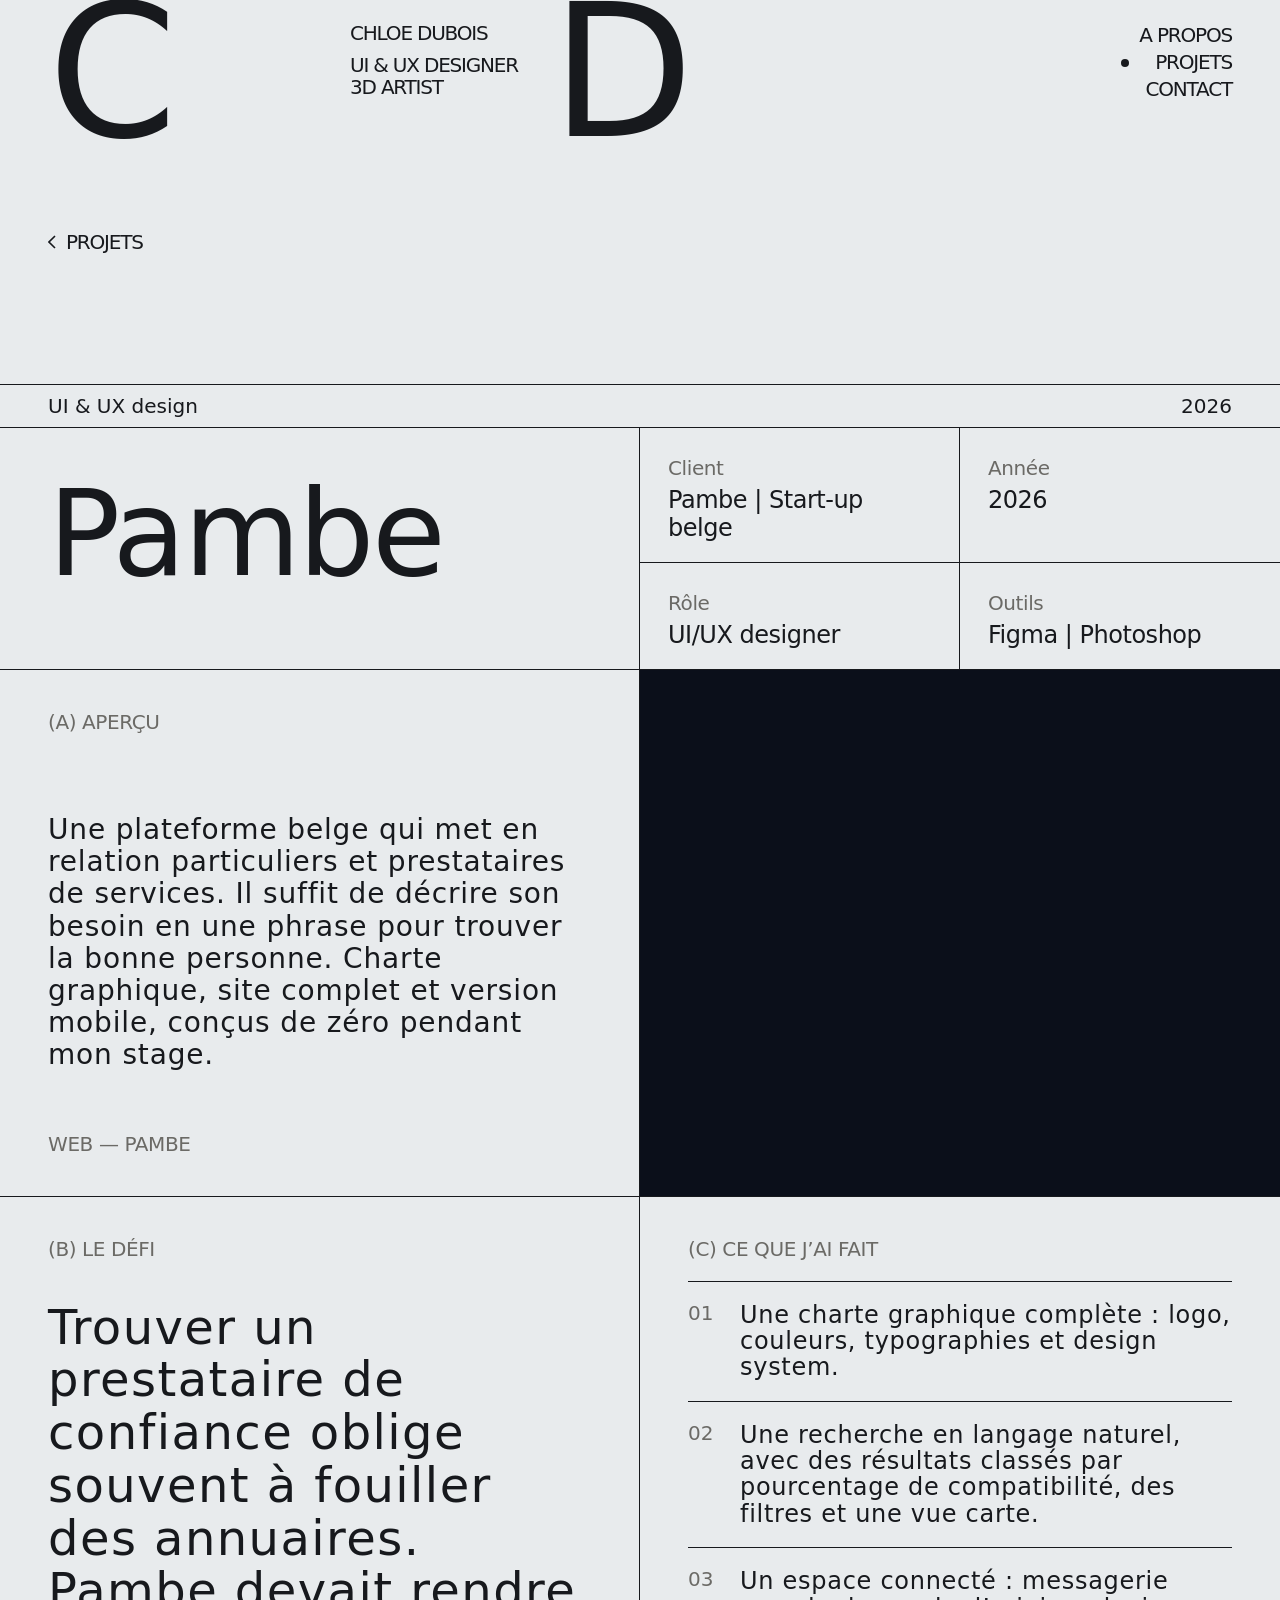
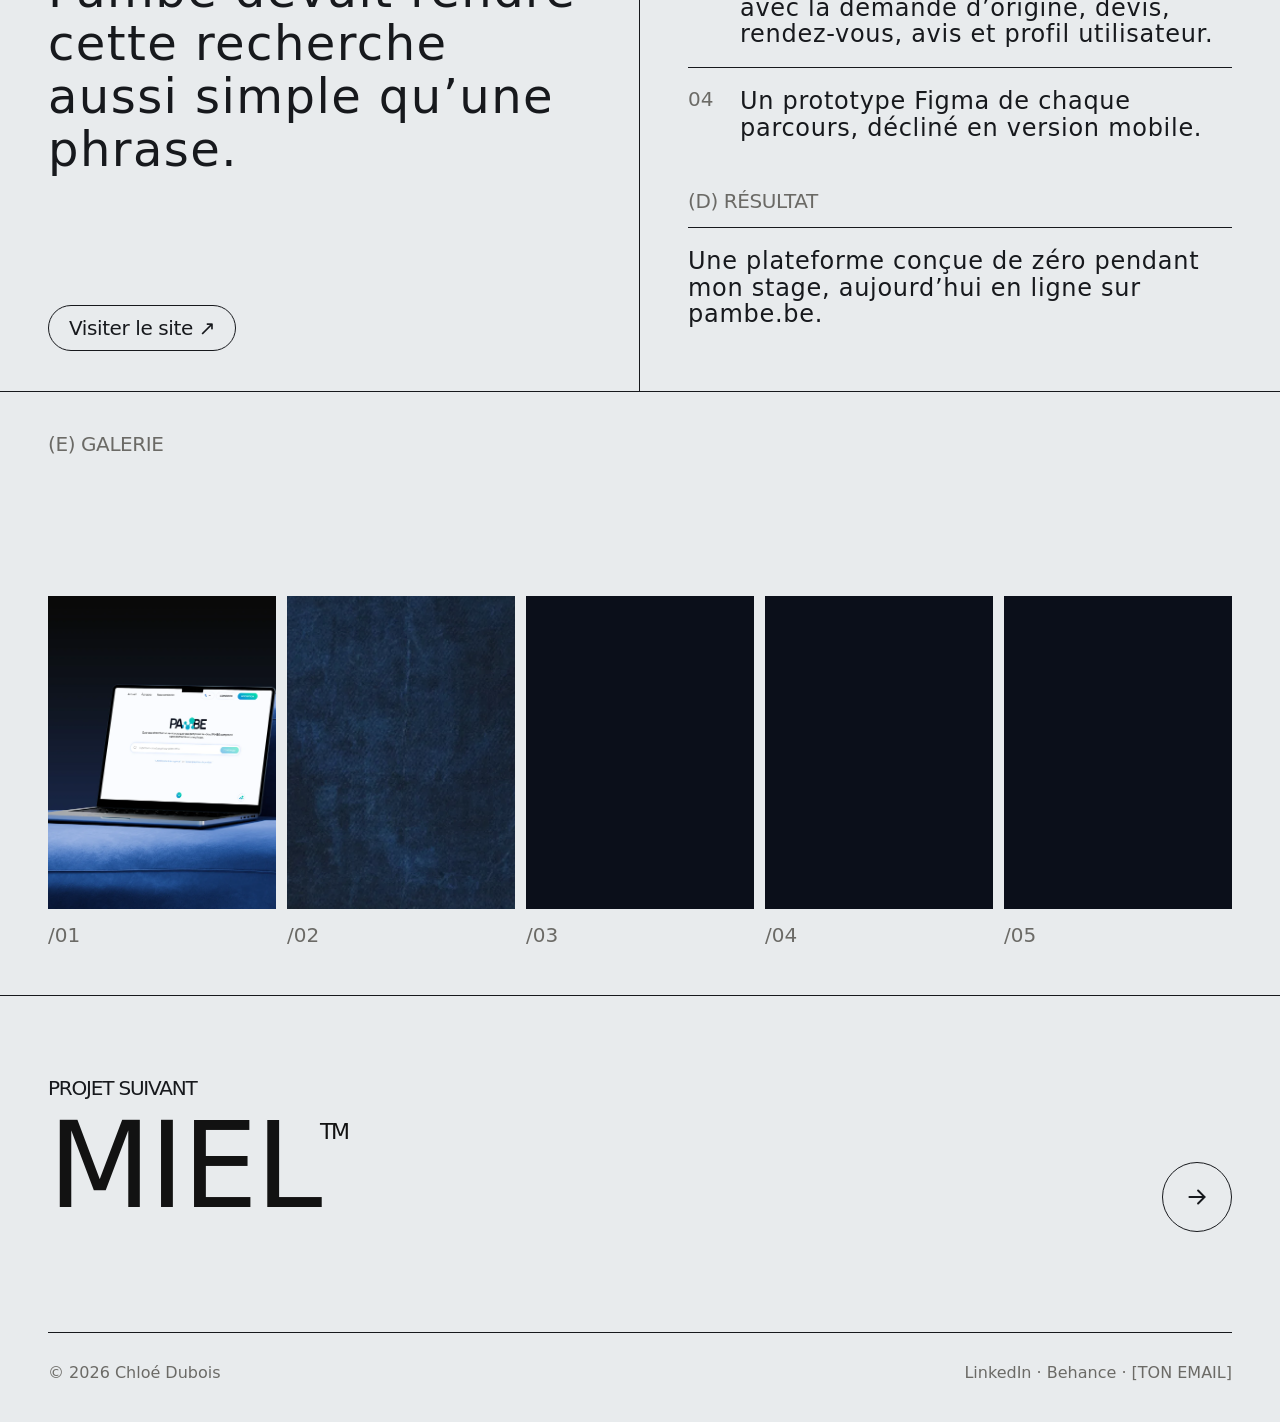
==== pambe.html @ 224da2b7 "Mise en ligne du portfolio : accueil, projets et étude de cas Pambe Co-Authored-By: Claude Opus 5.5 " ====
<!doctype html>
<html lang="fr">
<head>
<meta charset="utf-8">
<meta name="viewport" content="width=device-width, initial-scale=1">
<title>Pambe — Étude de cas — Chloé Dubois</title>
<meta name="description" content="Pambe : charte graphique, site complet et version mobile d'une plateforme belge de mise en relation.">
<link rel="preconnect" href="https://api.fontshare.com">
<link href="https://api.fontshare.com/v2/css?f[]=general-sans@400,500&display=swap" rel="stylesheet">
<link rel="stylesheet" href="assets/style.css">
</head>
<body>
<header class="top">
  <a class="big c" href="index.html" aria-label="Accueil">C</a>
  <div class="who"><span>Chloe Dubois</span><span class="role">UI &amp; UX Designer</span><span>3D Artist</span></div>
  <div class="big d" aria-hidden="true">D</div>
  <nav aria-label="Navigation principale"><a href="index.html#a-propos">A propos</a><a href="projets.html" class="on">Projets</a><a href="index.html#contact">Contact</a></nav>
</header>
<main>
<a class="back" href="projets.html"><svg width="8" height="14" viewBox="0 0 8 14" fill="none" stroke="currentColor" stroke-width="1.6"><path d="M7 1 1 7l6 6"/></svg>Projets</a>
<section class="cs">
  <div class="cs-bar"><span>UI &amp; UX design</span><span>2026</span></div>
  <div class="split">
    <h1 class="cs-title">Pambe</h1>
    <div class="facts">
      <div><small>Client</small><strong>Pambe | Start-up belge</strong></div>
      <div><small>Année</small><strong>2026</strong></div>
      <div><small>Rôle</small><strong>UI/UX designer</strong></div>
      <div><small>Outils</small><strong>Figma | Photoshop</strong></div>
    </div>
  </div>
  <div class="split">
    <div class="cell">
      <span class="label">(A) APERÇU</span>
      <p class="big-text rv">Une plateforme belge qui met en relation particuliers et prestataires de services. Il suffit de décrire son besoin en une phrase pour trouver la bonne personne. Charte graphique, site complet et version mobile, conçus de zéro pendant mon stage.</p>
      <span class="label foot">WEB — PAMBE</span>
    </div>
    <div class="media-cell"><video src="assets/media/pambe-macbook-recherche.mp4" autoplay muted loop playsinline aria-label="Recherche de prestataires sur MacBook"></video></div>
  </div>
  <div class="split">
    <div class="cell">
      <span class="label">(B) LE DÉFI</span>
      <p class="huge-text rv">Trouver un prestataire de confiance oblige souvent à fouiller des annuaires. Pambe devait rendre cette recherche aussi simple qu’une phrase.</p>
      <div style="margin-top:auto"><a class="btn" href="https://pambe.be/fr" target="_blank" rel="noopener">Visiter le site ↗</a></div>
    </div>
    <div class="cell">
      <span class="label">(C) CE QUE J’AI FAIT</span>
      <ul class="steps">
        <li class="rv"><span>01</span>Une charte graphique complète : logo, couleurs, typographies et design system.</li>
        <li class="rv"><span>02</span>Une recherche en langage naturel, avec des résultats classés par pourcentage de compatibilité, des filtres et une vue carte.</li>
        <li class="rv"><span>03</span>Un espace connecté : messagerie avec la demande d’origine, devis, rendez-vous, avis et profil utilisateur.</li>
        <li class="rv"><span>04</span>Un prototype Figma de chaque parcours, décliné en version mobile.</li>
      </ul>
      <span class="label" style="margin-top:28px">(D) RÉSULTAT</span>
      <p class="result rv">Une plateforme conçue de zéro pendant mon stage, aujourd’hui en ligne sur pambe.be.</p>
    </div>
  </div>
  <div class="gallery">
    <span class="label">(E) GALERIE</span>
    <div class="g-row">
      <div class="g-item"><div class="g-media"><img src="assets/media/pambe-macbook.webp" alt="Accueil Pambe sur MacBook" loading="lazy"></div><div class="g-cap">/01 <em>Landing page</em></div></div>
      <div class="g-item"><div class="g-media texture"><video src="assets/media/pambe-scroll.mp4" autoplay muted loop playsinline aria-label="Défilement de la page d'accueil"></video></div><div class="g-cap">/02 <em>Main page scroll</em></div></div>
      <div class="g-item"><div class="g-media"><video src="assets/media/pambe-iphones.mp4" autoplay muted loop playsinline aria-label="Messagerie et recherche sur mobile"></video></div><div class="g-cap">/03 <em>Mobile messaging &amp; search</em></div></div>
      <div class="g-item"><div class="g-media"><video src="assets/media/pambe-macbook-recherche.mp4" autoplay muted loop playsinline aria-label="Résultats de recherche"></video></div><div class="g-cap">/04 <em>Search results</em></div></div>
      <div class="g-item"><div class="g-media"><video src="assets/media/pambe-charte.mp4" autoplay muted loop playsinline aria-label="Charte graphique"></video></div><div class="g-cap">/05 <em>Brand identity</em></div></div>
    </div>
  </div>
</section>
<a class="next" href="projets.html">
  <div><div class="lab">Projet suivant</div><div class="nm">MIEL<sup>TM</sup></div></div>
  <span class="arrow" aria-hidden="true"><svg width="26" height="26" viewBox="0 0 24 24" fill="none" stroke="currentColor" stroke-width="1.8" stroke-linecap="round"><path d="M5 12h14M13 6l6 6-6 6"/></svg></span>
</a>
</main>
<footer class="foot-bar"><span>© 2026 Chloé Dubois</span><span><a href="[LIEN LINKEDIN]">LinkedIn</a> · <a href="https://www.behance.net/">Behance</a> · <a href="mailto:[TON EMAIL]">[TON EMAIL]</a></span></footer>
<script src="assets/main.js"></script>
</body>
</html>
---- assets/style.css ----
:root{
  --bg:#E8EBED;
  --ink:#17191D;
  --muted:#6B6A66;
  --line:#CFD3D7;
  --accent:#2F5BFF;
  --pad:48px;
}
*{box-sizing:border-box}
html{scroll-behavior:smooth}
body{margin:0;background:var(--bg);color:var(--ink);font-family:'General Sans',system-ui,sans-serif;font-weight:400;-webkit-font-smoothing:antialiased}
a{color:inherit;text-decoration:none}
img,video{display:block;max-width:100%}
.wrap{padding:0 var(--pad)}

/* ---------- Header C / D ---------- */
.top{position:relative;display:grid;grid-template-columns:repeat(12,minmax(0,1fr));column-gap:24px;padding:0 var(--pad);height:190px}
.top .big{font-weight:500;font-size:185px;line-height:1;letter-spacing:-.06em;margin-top:-20px}
.top .c{grid-column:1/4}
.top .who{grid-column:4/6;padding-top:22px;font-size:20px;letter-spacing:-.06em;line-height:1.1;text-transform:uppercase}
.top .who span{display:block}
.top .who .role{margin-top:10px}
.top .d{grid-column:6/8}
.top nav{grid-column:10/13;justify-self:end;padding-top:22px;text-align:right;font-size:20px;letter-spacing:-.06em;line-height:27px;text-transform:uppercase}
.top nav a{display:block;position:relative}
.top nav a.on::before{content:"";position:absolute;left:-18px;top:10px;width:8px;height:8px;border-radius:50%;background:var(--ink)}
.top nav a:hover{color:var(--muted)}

/* ---------- Buttons ---------- */
.btn{display:inline-flex;align-items:center;gap:8px;border:1px solid var(--ink);border-radius:160px;padding:10px 20px;font-weight:500;font-size:20px;letter-spacing:-.02em;transition:background .25s,color .25s}
.btn:hover{background:var(--ink);color:var(--bg)}
.label{font-weight:500;font-size:20px;letter-spacing:-.02em;color:var(--muted)}

/* ---------- Home hero ---------- */
.hero{display:grid;grid-template-columns:repeat(12,minmax(0,1fr));column-gap:24px;padding:118px var(--pad) 140px;align-items:center}
.slider{grid-column:1/6;position:relative}
.slides{position:relative;aspect-ratio:570/427;overflow:hidden;background:#0b0f1a}
.slides>*{position:absolute;inset:0;width:100%;height:100%;object-fit:cover;opacity:0;transition:opacity .8s}
.slides>.on{opacity:1}
.dots{display:flex;justify-content:center;gap:6px;margin-top:20px}
.dots button{width:10px;height:10px;border-radius:999px;border:0;background:#C9CDD2;padding:0;cursor:pointer;transition:width .3s,background .3s}
.dots button.on{width:40px;background:var(--ink)}
.intro{grid-column:8/13}
.intro h1{margin:0;font-weight:500;font-size:48px;line-height:1.1;letter-spacing:-.02em}
.intro p{margin:20px 0 40px;font-size:20px;line-height:1.5;letter-spacing:-.02em}

/* ---------- Project list ---------- */
.section{border-top:1px solid var(--ink);margin:0 var(--pad);padding-top:28px}
.list{margin-top:30px}
.row{display:grid;grid-template-columns:repeat(12,minmax(0,1fr));column-gap:24px;align-items:center;border-bottom:1px solid var(--line);padding:40px 0;position:relative}
.row .name{grid-column:3/9;font-weight:500;font-size:72px;line-height:1.1;letter-spacing:-.02em;transition:transform .35s cubic-bezier(.2,.7,.2,1)}
.row .name sup{font-size:22px;vertical-align:top;position:relative;top:10px;margin-left:4px}
.row .year{grid-column:9/10;font-weight:500;font-size:20px}
.row .serv{grid-column:10/13;font-weight:500;font-size:20px}
.row.link{cursor:pointer}
.row.link:hover .name{transform:translateX(16px)}
.row.soon .name{color:#9A9DA2}
.row .tag{font-size:14px;color:var(--muted);margin-left:14px;letter-spacing:0;vertical-align:middle}
.center{display:flex;justify-content:center;padding:36px 0 80px}
.full .row .name{grid-column:1/8}
.full .row .year{grid-column:8/10}
.full .row .serv{grid-column:10/13}
.cols{display:grid;grid-template-columns:repeat(12,minmax(0,1fr));column-gap:24px;margin-top:20px}
.cols span:nth-child(1){grid-column:1/8}.cols span:nth-child(2){grid-column:8/10}.cols span:nth-child(3){grid-column:10/13}

.hover-thumb{position:fixed;width:300px;aspect-ratio:4/3;pointer-events:none;z-index:20;opacity:0;transform:translate(-50%,-50%) scale(.9);transition:opacity .25s,transform .25s;overflow:hidden;border-radius:4px}
.hover-thumb.on{opacity:1;transform:translate(-50%,-50%) scale(1)}
.hover-thumb img{width:100%;height:100%;object-fit:cover}

/* ---------- Projects page ---------- */
.pagehead{padding:170px var(--pad) 0}
.pagehead h1{margin:0 0 0 calc((100% - 11*24px)/12 * 2 + 48px);max-width:560px;font-weight:500;font-size:48px;line-height:1.1;letter-spacing:-.02em}
.toolbar{display:flex;justify-content:space-between;align-items:center;gap:16px;flex-wrap:wrap;margin:120px 0 0 calc((100% - 11*24px)/12 * 2 + 48px);margin-right:calc((100% - 11*24px)/12 + 24px)}
.filters{display:flex;gap:16px;flex-wrap:wrap}
.chip{border:1px solid var(--ink);border-radius:999px;background:none;color:var(--ink);font:500 20px 'General Sans',sans-serif;letter-spacing:-.02em;padding:10px 20px;cursor:pointer;transition:background .2s,color .2s}
.chip.on,.chip:hover{background:var(--ink);color:var(--bg)}
.views{display:flex;gap:20px}
.views button{width:49px;height:49px;border-radius:50%;border:1px solid var(--ink);background:none;display:grid;place-items:center;cursor:pointer;color:var(--ink)}
.views button.on{background:var(--ink);color:var(--bg)}
.grid-view{display:none;grid-template-columns:repeat(3,minmax(0,1fr));gap:24px;margin-top:40px}
.grid-view .card{display:block}
.grid-view .card .thumb{aspect-ratio:4/3;background:#D5D9DD;overflow:hidden;display:grid;place-items:center;color:#9A9DA2;font-size:18px}
.grid-view .card .thumb img{width:100%;height:100%;object-fit:cover;transition:transform .5s}
.grid-view .card:hover .thumb img{transform:scale(1.04)}
.grid-view .card h3{margin:16px 0 4px;font-weight:500;font-size:28px;letter-spacing:-.02em}
.grid-view .card p{margin:0;color:var(--muted);font-size:16px}
.is-grid .list{display:none}.is-grid .grid-view{display:grid}

/* ---------- Case study ---------- */
.back{display:inline-flex;align-items:center;gap:10px;margin:40px var(--pad) 0;font-size:20px;letter-spacing:-.06em;text-transform:uppercase}
.back:hover{color:var(--muted)}
.cs{margin-top:130px;border-top:1px solid var(--ink)}
.cs-bar{display:flex;justify-content:space-between;padding:9px var(--pad);border-bottom:1px solid var(--ink);font-weight:500;font-size:20px}
.split{display:grid;grid-template-columns:1fr 1fr;border-bottom:1px solid var(--ink)}
.split>*{min-width:0}
.split>:first-child{border-right:1px solid var(--ink)}
.cs-title{padding:40px var(--pad) 40px;font-weight:500;font-size:120px;line-height:1.1;letter-spacing:-.02em;margin:0}
.facts{display:grid;grid-template-columns:1fr 1fr}
.facts div{padding:28px 28px 20px;border-bottom:1px solid var(--ink)}
.facts div:nth-child(odd){border-right:1px solid var(--ink)}
.facts div:nth-last-child(-n+2){border-bottom:0}
.facts small{display:block;font-weight:500;font-size:20px;color:var(--muted);letter-spacing:-.02em}
.facts strong{display:block;margin-top:6px;font-weight:500;font-size:24px;letter-spacing:-.02em}
.cell{padding:40px var(--pad);display:flex;flex-direction:column}
.cell .big-text{font-weight:500;font-size:28px;line-height:1.15;letter-spacing:.03em;max-width:546px;margin:80px 0 auto}
.cell .huge-text{font-weight:500;font-size:48px;line-height:1.1;letter-spacing:.03em;max-width:560px;margin:40px 0 60px}
.cell .foot{margin-top:60px}
.media-cell{padding:0;background:#0b0f1a;overflow:hidden}
.media-cell video,.media-cell img{width:100%;height:100%;object-fit:cover}
.steps{margin-top:20px}
.steps li{list-style:none;display:grid;grid-template-columns:52px 1fr;padding:20px 0;border-top:1px solid var(--ink);font-weight:500;font-size:24px;line-height:1.1;letter-spacing:.03em}
.steps li span{font-size:20px;color:var(--muted);letter-spacing:0}
.steps{padding:0;margin:20px 0 0}
.result{border-top:1px solid var(--ink);margin-top:14px;padding-top:20px;font-weight:500;font-size:24px;line-height:1.1;letter-spacing:.03em}

/* gallery — hovered item grows, others shrink */
.gallery{padding:40px var(--pad) 40px;border-bottom:1px solid var(--ink)}
.g-row{display:flex;gap:11px;margin-top:140px;height:clamp(200px,28vw,420px);align-items:flex-start}
.g-item{flex:1 1 0;min-width:0;transition:flex .6s cubic-bezier(.2,.7,.2,1);cursor:pointer}
.g-media{height:calc(clamp(200px,28vw,420px) - 46px);overflow:hidden;background:#0b0f1a;position:relative}
.g-media video,.g-media img{width:100%;height:100%;object-fit:cover}
.g-media.texture{background:#0d1d3d url(media/fond-texture.webp) center/cover}
.g-media.texture video{object-fit:contain;padding:18% 7%}
.g-cap{display:flex;gap:12px;margin-top:14px;font-weight:500;font-size:20px;color:var(--muted);white-space:nowrap;overflow:hidden}
.g-cap em{font-style:normal;color:var(--ink);opacity:0;transform:translateY(6px);transition:opacity .3s,transform .3s}
.g-row:hover .g-item{flex:.7 1 0}
.g-row .g-item:hover{flex:2.6 1 0}
.g-item:hover .g-cap em{opacity:1;transform:none}

.next{display:flex;justify-content:space-between;align-items:flex-end;padding:80px var(--pad) 100px}
.next .lab{font-size:20px;letter-spacing:-.06em;text-transform:uppercase}
.next .nm{font-weight:500;font-size:120px;line-height:1.1;letter-spacing:-.02em;color:#121212}
.next .nm sup{font-size:22px;vertical-align:top;position:relative;top:20px}
.arrow{width:70px;height:70px;border-radius:50%;border:1px solid var(--ink);display:grid;place-items:center;transition:background .25s,color .25s}
.next:hover .arrow{background:var(--ink);color:var(--bg)}

/* ---------- About / contact ---------- */
.about{display:grid;grid-template-columns:repeat(12,minmax(0,1fr));column-gap:24px;padding:40px 0 120px}
.about .txt{grid-column:3/9;font-weight:500;font-size:32px;line-height:1.25;letter-spacing:-.02em}
.about .txt p{margin:0 0 24px}
.about .side{grid-column:10/13;font-size:18px;line-height:1.6}
.about .side h4{margin:0 0 6px;font-weight:500;font-size:16px;color:var(--muted)}
.about .side div{margin-bottom:24px}
.foot-bar{display:flex;justify-content:space-between;flex-wrap:wrap;gap:16px;padding:30px var(--pad) 40px;border-top:1px solid var(--ink);margin:0 var(--pad);padding-left:0;padding-right:0;font-size:16px;color:var(--muted)}
.foot-bar a:hover{color:var(--ink)}

/* reveal */
.rv{opacity:0;transform:translateY(24px);transition:opacity .8s,transform .8s cubic-bezier(.2,.7,.2,1)}
.rv.in{opacity:1;transform:none}
@media (prefers-reduced-motion:reduce){.rv{opacity:1;transform:none;transition:none}}

/* ---------- Responsive ---------- */
@media (max-width:1100px){
  .row .name{font-size:56px}
  .cs-title,.next .nm{font-size:96px}
}
@media (max-width:820px){
  :root{--pad:20px}
  .top{height:auto;grid-template-columns:auto 1fr auto;column-gap:12px;padding-top:14px;padding-bottom:20px}
  .top .big{font-size:84px;margin-top:-6px}
  .top .c{grid-column:1}
  .top .d{display:none}
  .top .who{grid-column:2;padding-top:8px;font-size:14px}
  .top nav{grid-column:3;padding-top:8px;font-size:14px;line-height:20px}
  .top nav a.on::before{left:-12px;top:7px;width:6px;height:6px}
  .hero{grid-template-columns:1fr;row-gap:40px;padding-top:30px;padding-bottom:70px}
  .slider,.intro{grid-column:1}
  .intro h1{font-size:34px}.intro p{font-size:17px}
  .row{grid-template-columns:1fr auto;padding:24px 0;row-gap:6px}
  .row .name,.full .row .name{grid-column:1/3;font-size:40px}
  .row .year,.full .row .year{grid-column:1;font-size:15px;color:var(--muted)}
  .row .serv,.full .row .serv{grid-column:2;font-size:15px}
  .cols{display:none}
  .pagehead{padding-top:60px}
  .pagehead h1,.toolbar{margin-left:0;margin-right:0}
  .pagehead h1{font-size:34px}
  .toolbar{margin-top:50px}
  .chip{font-size:15px;padding:8px 14px}
  .grid-view{grid-template-columns:1fr}
  .hover-thumb{display:none}
  .back{font-size:15px;margin-top:10px}
  .cs{margin-top:50px}
  .split{grid-template-columns:1fr}
  .split>:first-child{border-right:0;border-bottom:1px solid var(--ink)}
  .cs-title{font-size:72px;padding-top:24px;padding-bottom:24px}
  .facts strong{font-size:18px}.facts small{font-size:15px}
  .facts div{padding:18px var(--pad)}
  .cell .big-text{font-size:22px;margin-top:30px;margin-bottom:30px}
  .cell .huge-text{font-size:32px}
  .media-cell{aspect-ratio:4/3}
  .steps li{font-size:18px;grid-template-columns:40px 1fr}
  .result{font-size:18px}
  .g-row{flex-direction:column;height:auto;margin-top:30px;gap:24px}
  .g-row:hover .g-item,.g-row .g-item:hover{flex:none}
  .g-item{flex:none;width:100%}
  .g-media{height:auto;aspect-ratio:1}
  .g-cap em{opacity:1;transform:none}
  .next .nm{font-size:64px}
  .arrow{width:56px;height:56px}
  .about{grid-template-columns:1fr;row-gap:40px}
  .about .txt,.about .side{grid-column:1}
  .about .txt{font-size:22px}
}
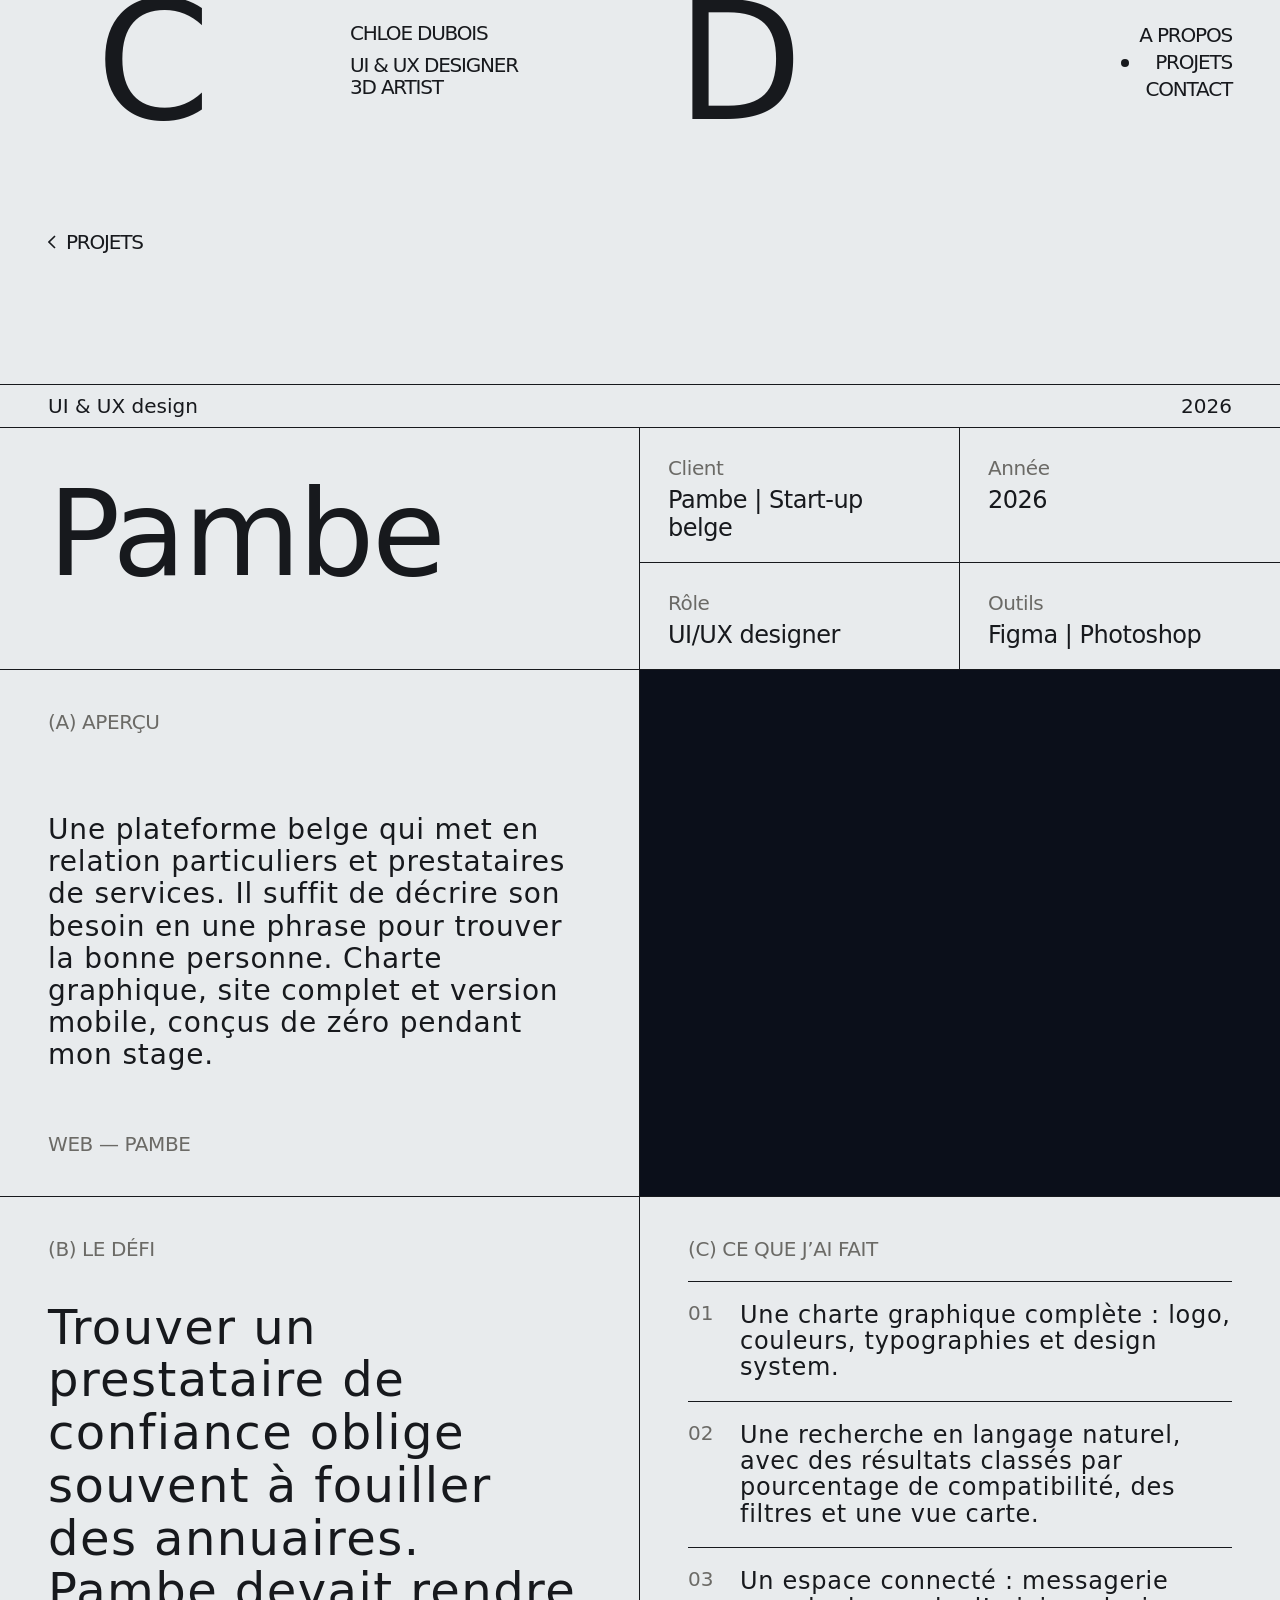
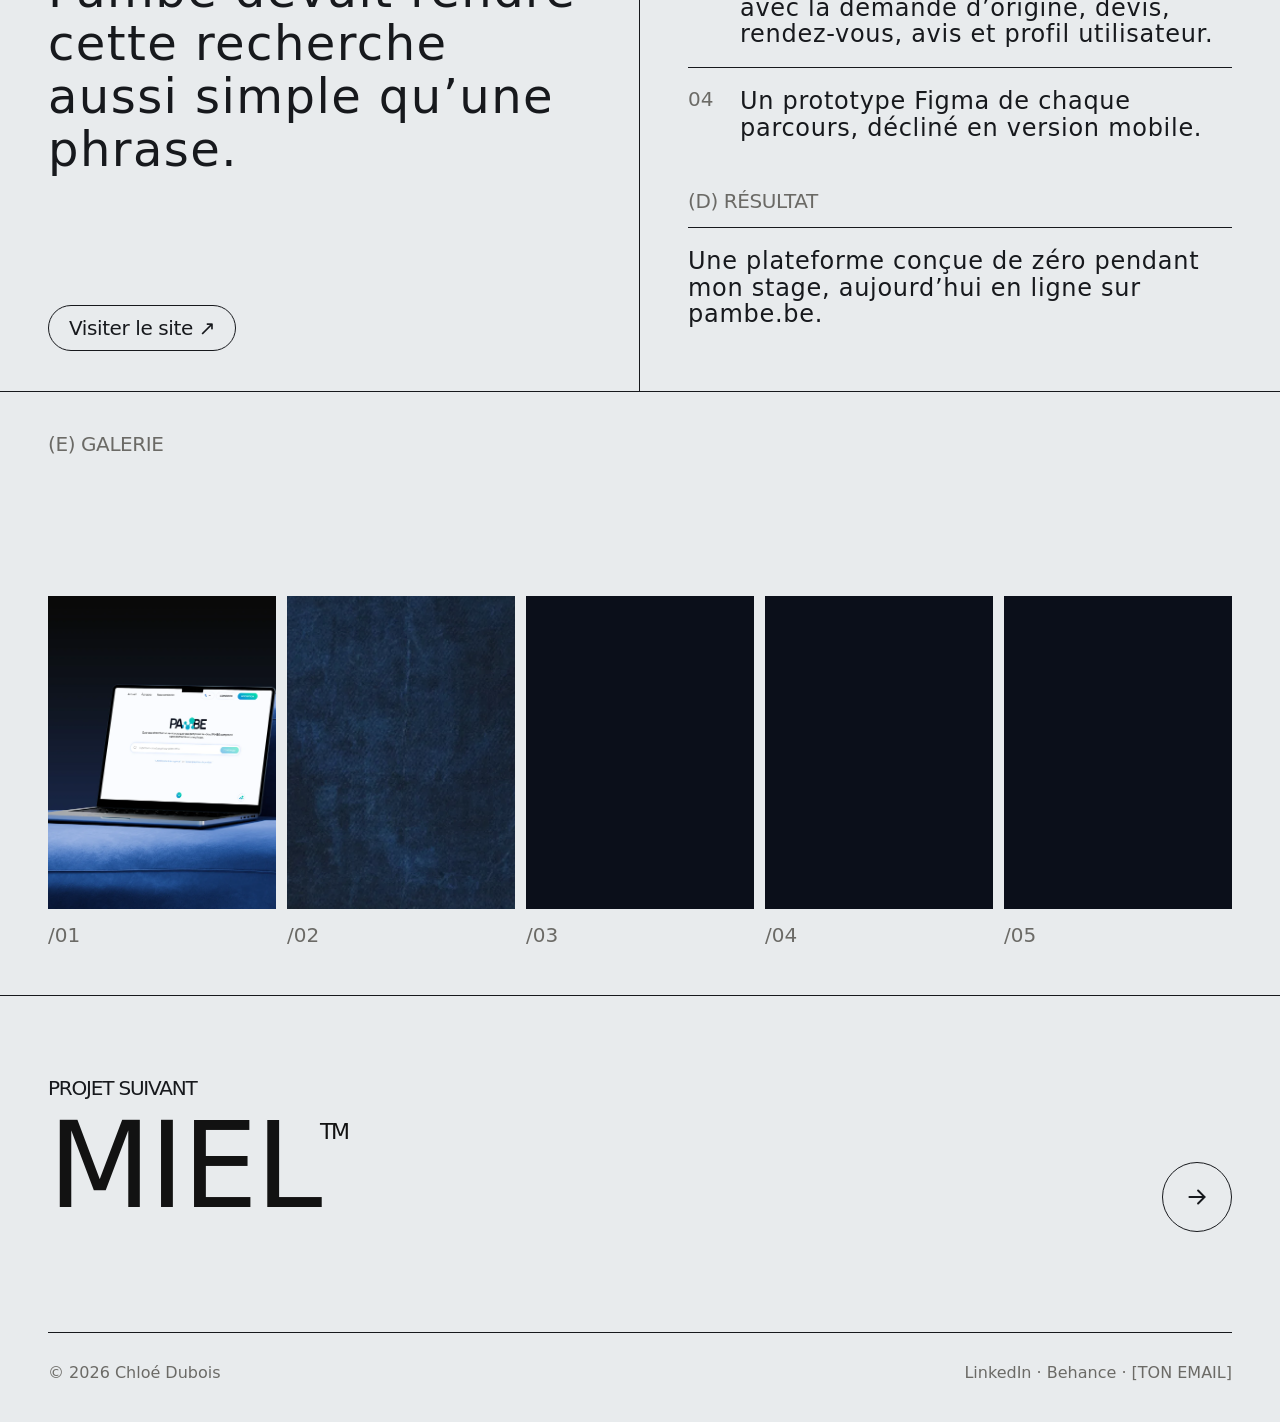
==== commit 6f46d168: "Nom complet qui se replie en initiales et se déplie au survol Co-Authored-By: Claude Opus 5.5 <norep" ====
--- a/pambe.html
+++ b/pambe.html
@@ -11,9 +11,9 @@
 </head>
 <body>
 <header class="top">
-  <a class="big c" href="index.html" aria-label="Accueil">C</a>
+  <a class="big c" href="index.html" aria-label="Chloé Dubois — accueil">C<span class="rest" aria-hidden="true"><i style="--i:0">H</i><i style="--i:1">L</i><i style="--i:2">O</i><i style="--i:3">E</i></span></a>
   <div class="who"><span>Chloe Dubois</span><span class="role">UI &amp; UX Designer</span><span>3D Artist</span></div>
-  <div class="big d" aria-hidden="true">D</div>
+  <div class="big d" aria-hidden="true">D<span class="rest"><i style="--i:0">U</i><i style="--i:1">B</i><i style="--i:2">O</i><i style="--i:3">I</i><i style="--i:4">S</i></span></div>
   <nav aria-label="Navigation principale"><a href="index.html#a-propos">A propos</a><a href="projets.html" class="on">Projets</a><a href="index.html#contact">Contact</a></nav>
 </header>
 <main>
--- a/assets/style.css
+++ b/assets/style.css
@@ -25,6 +25,21 @@
 .top nav a{display:block;position:relative}
 .top nav a.on::before{content:"";position:absolute;left:-18px;top:10px;width:8px;height:8px;border-radius:50%;background:var(--ink)}
 .top nav a:hover{color:var(--muted)}
+
+/* ---------- Nom qui se déplie ---------- */
+.top .big{font-size:min(185px,12.85vw);white-space:nowrap;position:relative;z-index:2;cursor:default}
+.top a.big{cursor:pointer}
+.top .c{position:absolute;left:var(--pad);top:0}
+.top .d{position:absolute;left:calc(41.67% + 51px);top:0}
+.top .rest{display:inline-flex}
+.top .rest i{font-style:normal;display:inline-block;overflow:hidden;max-width:0;opacity:0;transform:translateY(.35em);
+  transition:max-width .7s cubic-bezier(.7,0,.2,1),opacity .35s ease,transform .7s cubic-bezier(.2,.7,.2,1);
+  transition-delay:calc((4 - var(--i)) * 35ms)}
+.top.open .rest i{max-width:1em;opacity:1;transform:none;transition-delay:calc(var(--i) * 45ms)}
+.top .who{transition:opacity .35s}
+.top.open .who,.top.open nav{opacity:0;pointer-events:none}
+.top nav{transition:opacity .35s;position:relative;z-index:3}
+@media (prefers-reduced-motion:reduce){.top .rest i{transition:none}}
 
 /* ---------- Buttons ---------- */
 .btn{display:inline-flex;align-items:center;gap:8px;border:1px solid var(--ink);border-radius:160px;padding:10px 20px;font-weight:500;font-size:20px;letter-spacing:-.02em;transition:background .25s,color .25s}
@@ -160,6 +175,9 @@
   .top .big{font-size:84px;margin-top:-6px}
   .top .c{grid-column:1}
   .top .d{display:none}
+  .top .c{position:static}
+  .top .rest{display:none}
+  .top.open .who,.top.open nav{opacity:1;pointer-events:auto}
   .top .who{grid-column:2;padding-top:8px;font-size:14px}
   .top nav{grid-column:3;padding-top:8px;font-size:14px;line-height:20px}
   .top nav a.on::before{left:-12px;top:7px;width:6px;height:6px}
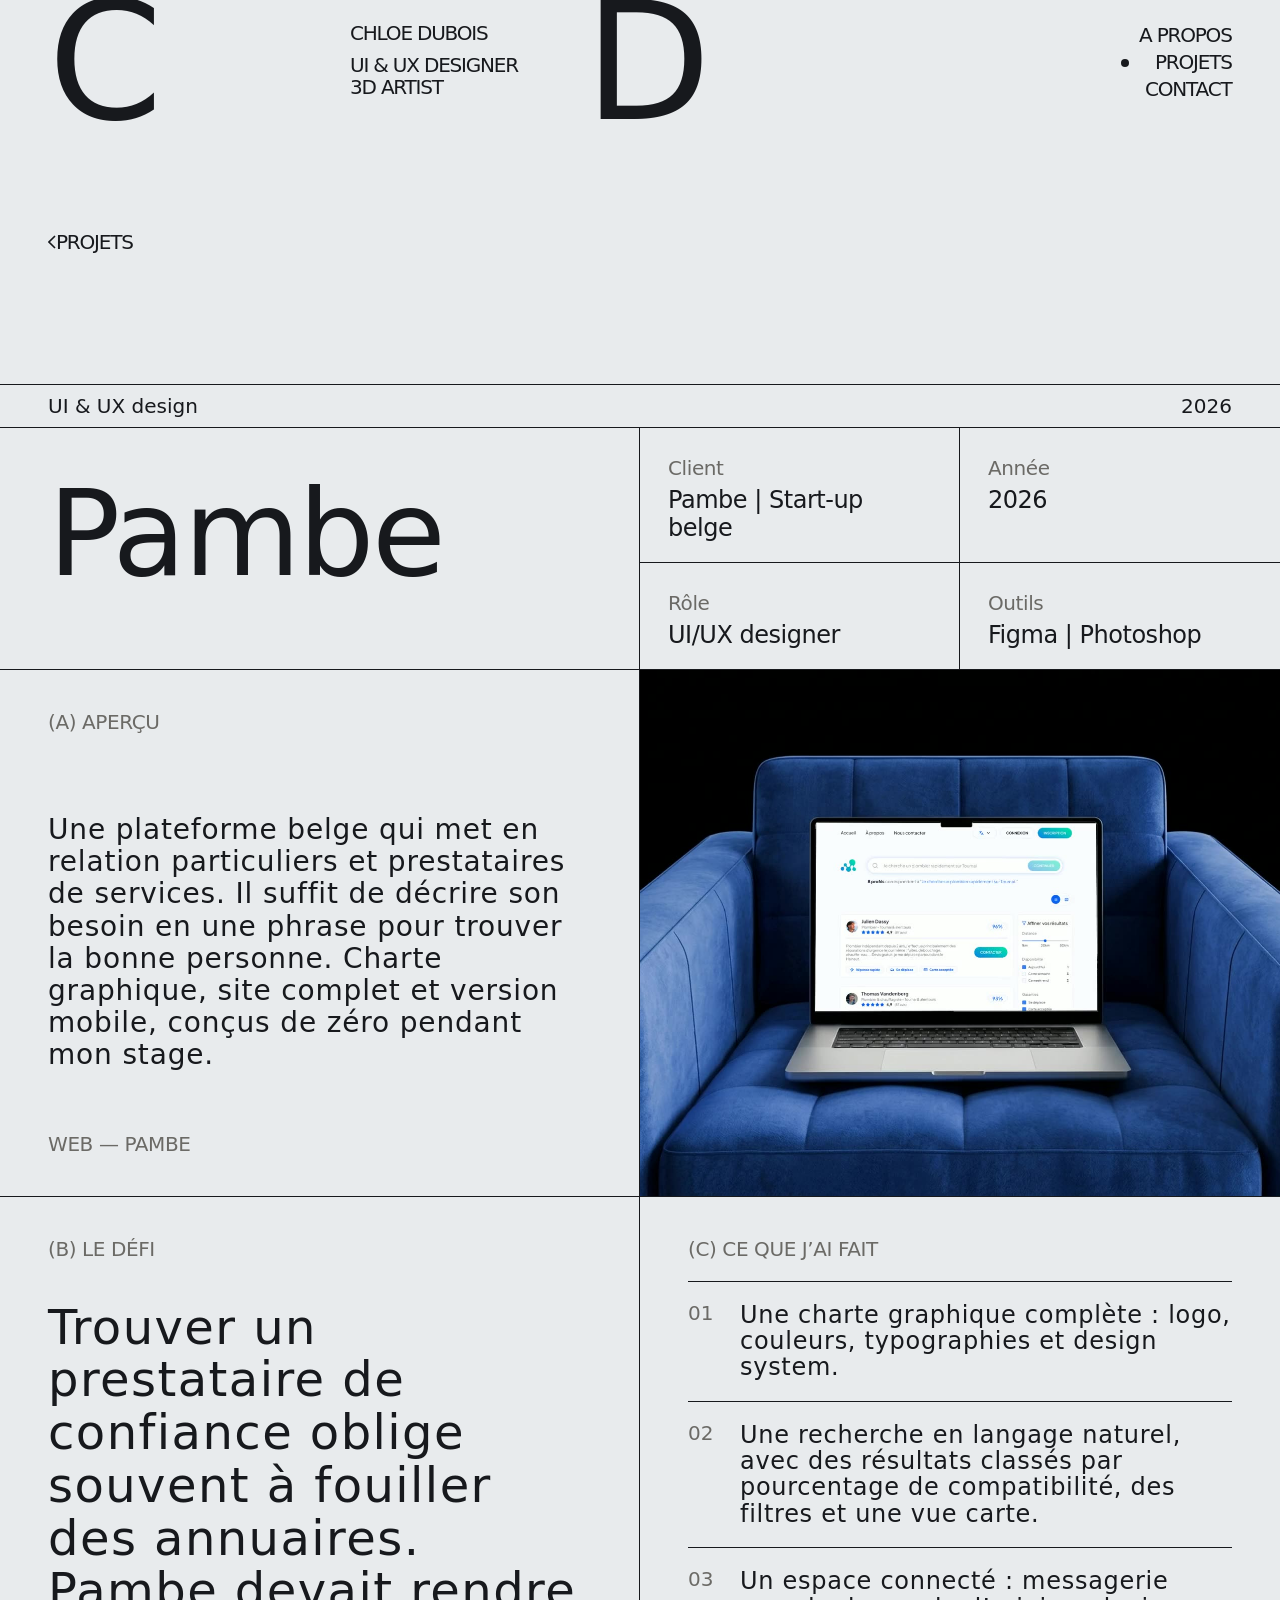
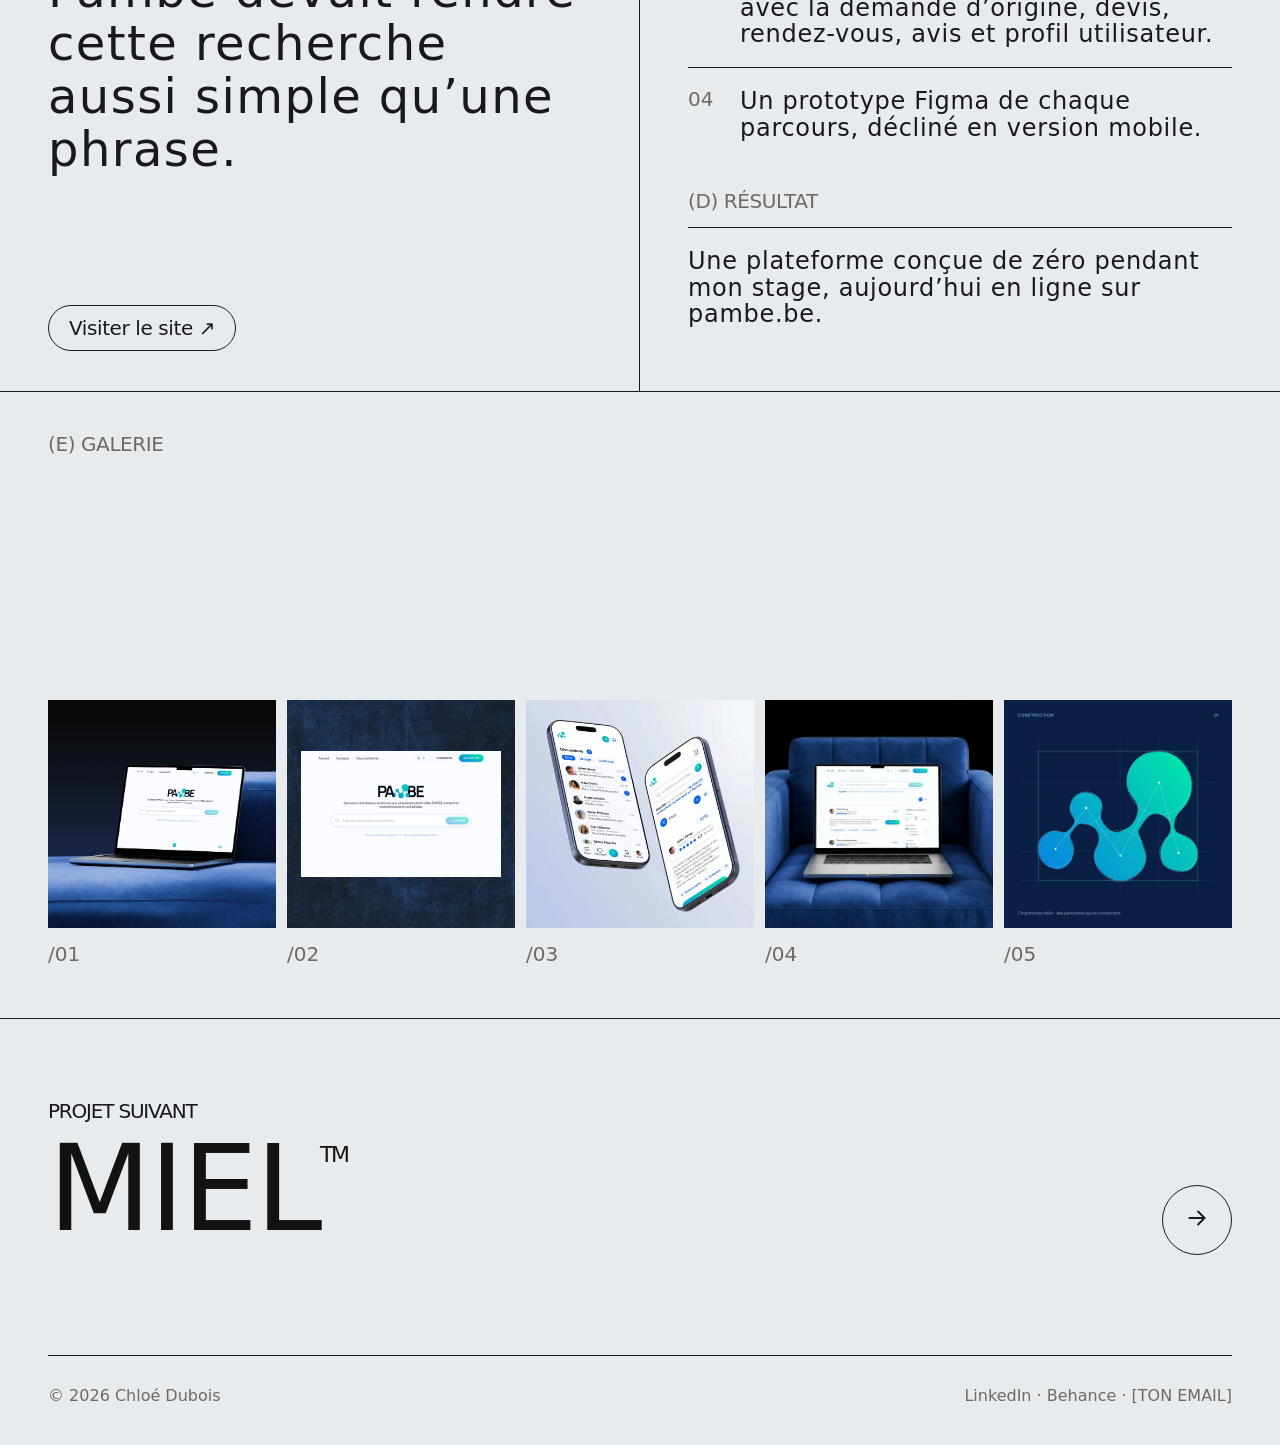
==== commit fce3fd92: "Ouverture centrée, lettres fluides, vidéos au survol, galerie qui grandit, effet magnétique et survo" ====
--- a/pambe.html
+++ b/pambe.html
@@ -21,7 +21,7 @@
 <section class="cs">
   <div class="cs-bar"><span>UI &amp; UX design</span><span>2026</span></div>
   <div class="split">
-    <h1 class="cs-title">Pambe</h1>
+    <h1 class="cs-title" data-mag="0.05">Pambe</h1>
     <div class="facts">
       <div><small>Client</small><strong>Pambe | Start-up belge</strong></div>
       <div><small>Année</small><strong>2026</strong></div>
@@ -35,7 +35,7 @@
       <p class="big-text rv">Une plateforme belge qui met en relation particuliers et prestataires de services. Il suffit de décrire son besoin en une phrase pour trouver la bonne personne. Charte graphique, site complet et version mobile, conçus de zéro pendant mon stage.</p>
       <span class="label foot">WEB — PAMBE</span>
     </div>
-    <div class="media-cell"><video src="assets/media/pambe-macbook-recherche.mp4" autoplay muted loop playsinline aria-label="Recherche de prestataires sur MacBook"></video></div>
+    <div class="media-cell" data-hover-play><video src="assets/media/pambe-macbook-recherche.mp4" muted loop preload="metadata" poster="assets/media/pambe-macbook-recherche.jpg" playsinline aria-label="Recherche de prestataires sur MacBook"></video></div>
   </div>
   <div class="split">
     <div class="cell">
@@ -58,11 +58,11 @@
   <div class="gallery">
     <span class="label">(E) GALERIE</span>
     <div class="g-row">
-      <div class="g-item"><div class="g-media"><img src="assets/media/pambe-macbook.webp" alt="Accueil Pambe sur MacBook" loading="lazy"></div><div class="g-cap">/01 <em>Landing page</em></div></div>
-      <div class="g-item"><div class="g-media texture"><video src="assets/media/pambe-scroll.mp4" autoplay muted loop playsinline aria-label="Défilement de la page d'accueil"></video></div><div class="g-cap">/02 <em>Main page scroll</em></div></div>
-      <div class="g-item"><div class="g-media"><video src="assets/media/pambe-iphones.mp4" autoplay muted loop playsinline aria-label="Messagerie et recherche sur mobile"></video></div><div class="g-cap">/03 <em>Mobile messaging &amp; search</em></div></div>
-      <div class="g-item"><div class="g-media"><video src="assets/media/pambe-macbook-recherche.mp4" autoplay muted loop playsinline aria-label="Résultats de recherche"></video></div><div class="g-cap">/04 <em>Search results</em></div></div>
-      <div class="g-item"><div class="g-media"><video src="assets/media/pambe-charte.mp4" autoplay muted loop playsinline aria-label="Charte graphique"></video></div><div class="g-cap">/05 <em>Brand identity</em></div></div>
+      <div class="g-item" data-hover-play><div class="g-media"><img src="assets/media/pambe-macbook.webp" alt="Accueil Pambe sur MacBook" loading="lazy"></div><div class="g-cap">/01 <em>Landing page</em></div></div>
+      <div class="g-item" data-hover-play><div class="g-media texture"><video src="assets/media/pambe-scroll.mp4" muted loop preload="metadata" poster="assets/media/pambe-scroll.jpg" playsinline aria-label="Défilement de la page d'accueil"></video></div><div class="g-cap">/02 <em>Main page scroll</em></div></div>
+      <div class="g-item" data-hover-play><div class="g-media"><video src="assets/media/pambe-iphones.mp4" muted loop preload="metadata" poster="assets/media/pambe-iphones.jpg" playsinline aria-label="Messagerie et recherche sur mobile"></video></div><div class="g-cap">/03 <em>Mobile messaging &amp; search</em></div></div>
+      <div class="g-item" data-hover-play><div class="g-media"><video src="assets/media/pambe-macbook-recherche.mp4" muted loop preload="metadata" poster="assets/media/pambe-macbook-recherche.jpg" playsinline aria-label="Résultats de recherche"></video></div><div class="g-cap">/04 <em>Search results</em></div></div>
+      <div class="g-item" data-hover-play><div class="g-media"><video src="assets/media/pambe-charte.mp4" muted loop preload="metadata" poster="assets/media/pambe-charte.jpg" playsinline aria-label="Charte graphique"></video></div><div class="g-cap">/05 <em>Brand identity</em></div></div>
     </div>
   </div>
 </section>
--- a/assets/style.css
+++ b/assets/style.css
@@ -219,3 +219,70 @@
   .about .txt,.about .side{grid-column:1}
   .about .txt{font-size:22px}
 }
+
+/* =========================================================
+   v2 — interactions
+   ========================================================= */
+
+/* 2) Lettres du nom : largeur mesurée, rien n'est coupé */
+.top .rest i{max-width:none;overflow:visible;width:0;opacity:0;transform:translateY(.12em);filter:blur(6px);
+  transition:width .75s cubic-bezier(.65,0,.25,1),opacity .5s ease,transform .75s cubic-bezier(.2,.7,.2,1),filter .5s ease;
+  transition-delay:calc((5 - var(--i)) * 28ms)}
+.top.open .rest i{max-width:none;width:var(--w,.6em);opacity:1;transform:none;filter:none;transition-delay:calc(var(--i) * 38ms)}
+.top.measure .rest i{width:auto!important;transition:none!important}
+
+/* 1) Ouverture : seul le nom, centré, puis il remonte */
+html.intro body{overflow:hidden}
+html.intro body>*:not(.top),html.intro .top .who,html.intro .top nav{opacity:0!important;pointer-events:none}
+html.intro .top{opacity:0}
+html.intro .top.placed{opacity:1;transition:opacity .6s ease}
+body>*:not(.top){transition:opacity .9s ease}
+.top.flying{transition:transform 1.1s cubic-bezier(.76,0,.24,1)}
+
+/* 3+4) Galerie : vidéos au survol, l'élément survolé grandit vers le haut */
+.gallery{container-type:inline-size}
+.g-row{height:calc((100cqw - 44px) / 5.4 * 2.6 * .75 + 50px);align-items:flex-end;margin-top:60px}
+.g-item{container-type:inline-size;transition:flex .8s cubic-bezier(.76,0,.24,1)}
+.g-media{height:100cqw;transition:height .8s cubic-bezier(.76,0,.24,1)}
+.g-row .g-item:hover .g-media{height:75cqw}
+.g-row:hover .g-item{flex:.7 1 0}
+.g-row .g-item:hover{flex:2.6 1 0}
+.g-media.texture video{padding:14% 6%}
+.g-cap{height:36px}
+
+/* 5) Effet magnétique */
+[data-mag],.mag{will-change:transform}
+.mag-in{display:inline-block;will-change:transform;pointer-events:none}
+
+/* 5) Survol des projets : vignette qui glisse + bulle « Voir » */
+.hover-thumb{width:min(400px,28vw);aspect-ratio:4/3;border-radius:0;transform:translate(-50%,-50%) scale(0);transition:transform .45s cubic-bezier(.76,0,.24,1);opacity:1}
+.hover-thumb.on{transform:translate(-50%,-50%) scale(1)}
+.ht-strip{height:100%;transition:transform .55s cubic-bezier(.76,0,.24,1)}
+.ht-tile{height:100%;display:grid;place-items:center;overflow:hidden}
+.ht-tile img{width:100%;height:100%;object-fit:cover}
+.ht-tile span{font-weight:500;font-size:34px;letter-spacing:-.02em;color:#fff;opacity:.85}
+.cursor-bubble{position:fixed;left:0;top:0;width:88px;height:88px;border-radius:50%;background:#244CFF;color:#fff;display:grid;place-items:center;
+  font-weight:500;font-size:18px;pointer-events:none;z-index:21;transform:translate(-50%,-50%) scale(0);transition:transform .4s cubic-bezier(.76,0,.24,1)}
+.cursor-bubble.on{transform:translate(-50%,-50%) scale(1)}
+.list.hovering .row .name{color:#9A9DA2;transition:color .3s,transform .35s cubic-bezier(.2,.7,.2,1)}
+.list.hovering .row:hover .name{color:var(--ink)}
+.row .name{transition:color .3s,transform .35s cubic-bezier(.2,.7,.2,1)}
+.row:hover .name{transform:translateX(-10px)}
+.row.link:hover .name{transform:translateX(-10px)}
+
+@media (max-width:820px){
+  .top .rest i{width:0!important}
+  .g-row{height:auto}
+  .g-item{container-type:normal}
+  .g-media{height:auto;aspect-ratio:1}
+  .g-row .g-item:hover .g-media{height:auto}
+  .hover-thumb,.cursor-bubble{display:none}
+}
+@media (hover:none){.hover-thumb,.cursor-bubble{display:none}}
+.top .c,.top .d{grid-column:auto}
+.top .c{left:var(--pad)}
+@media (max-width:820px){.top .c{grid-column:1}}
+@property --r{syntax:'<number>';inherits:false;initial-value:1}
+.g-media{--r:1;height:calc(var(--r) * 100cqw);transition:--r .8s cubic-bezier(.76,0,.24,1)}
+.g-row .g-item:hover .g-media{--r:.75;height:calc(var(--r) * 100cqw)}
+@media (max-width:820px){.g-media,.g-row .g-item:hover .g-media{height:auto}}
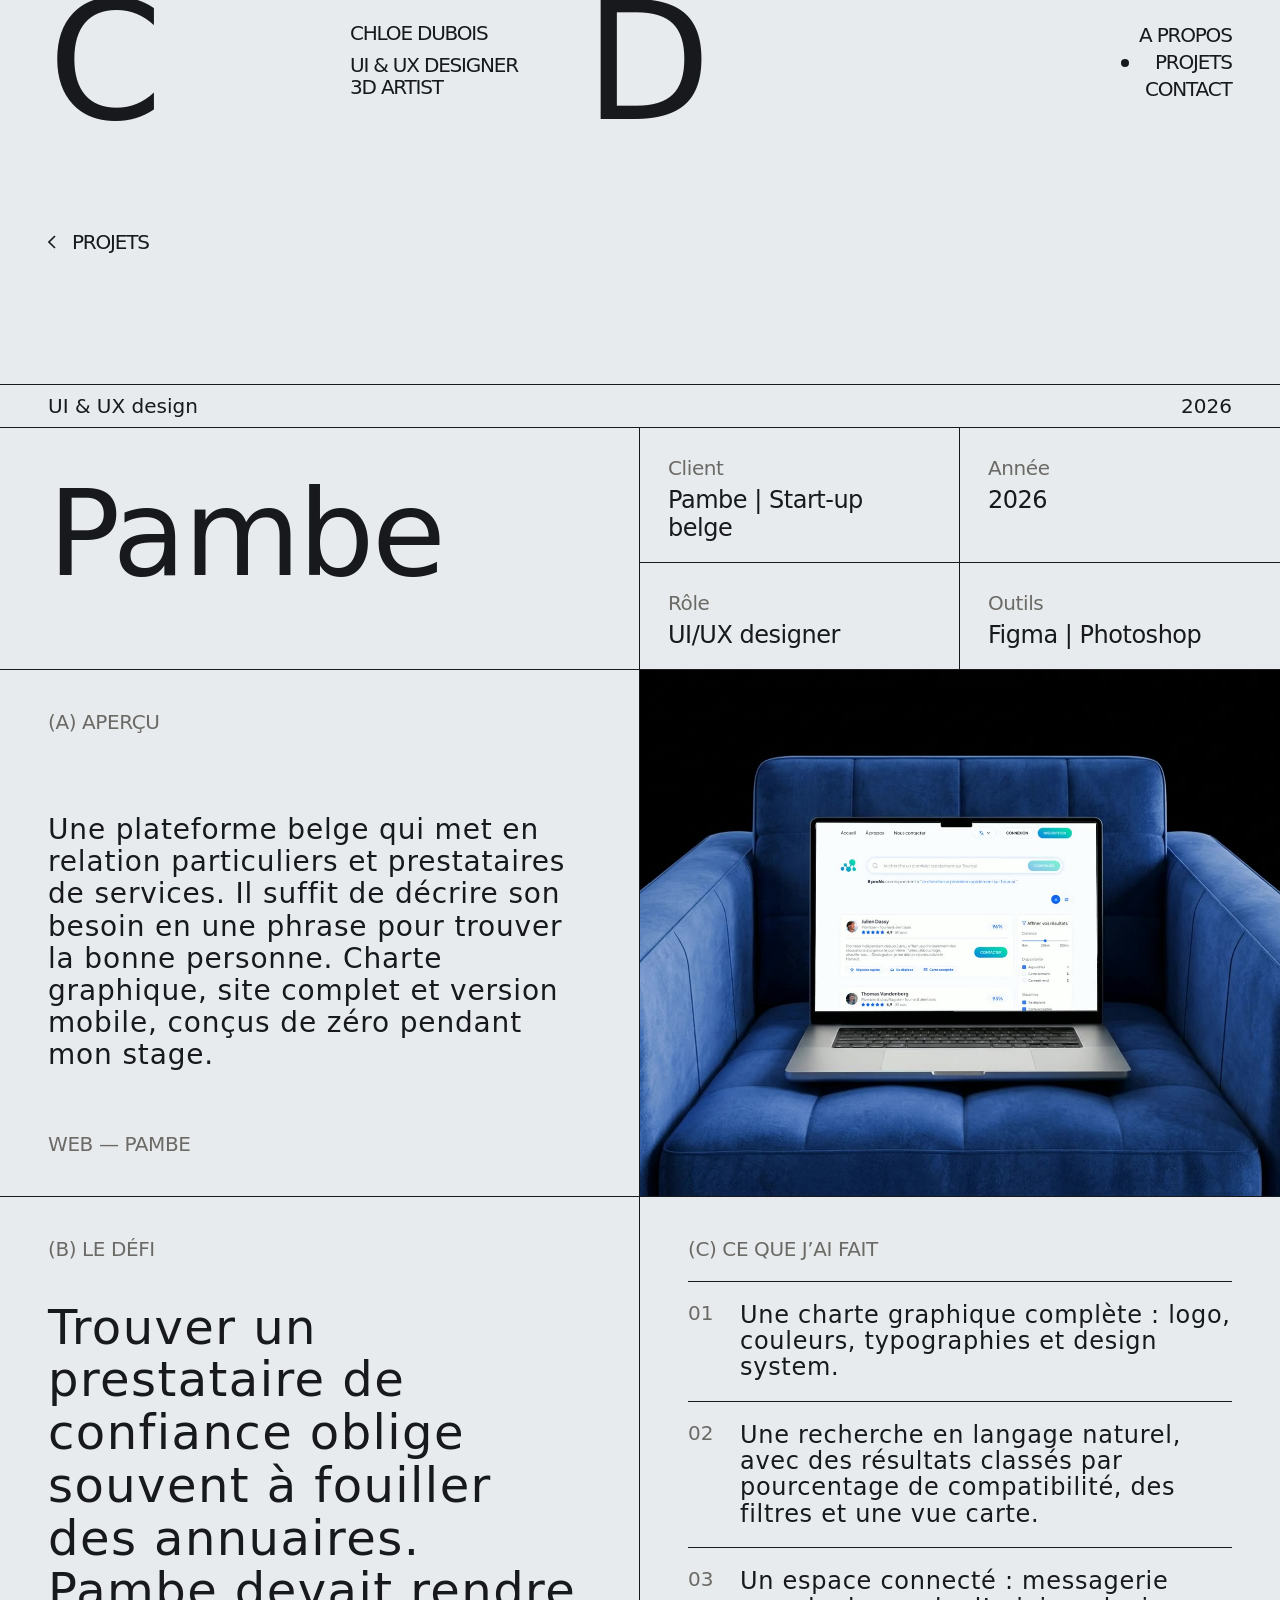
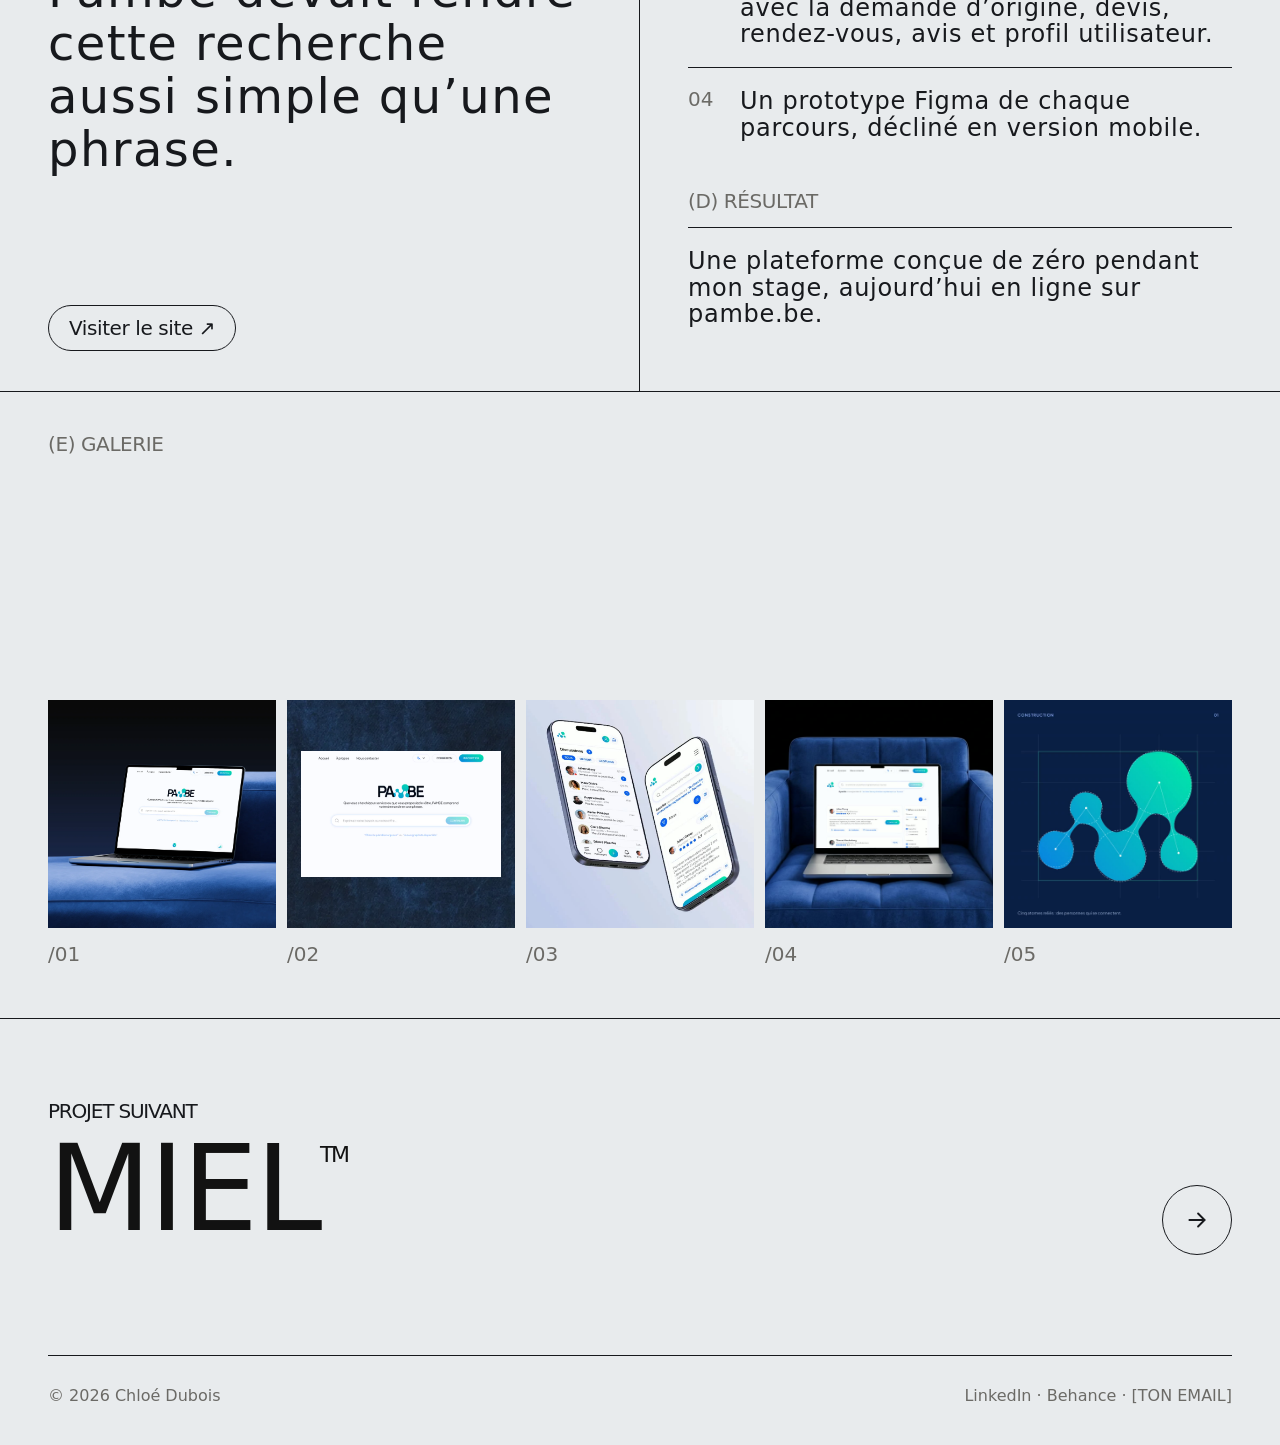
==== commit 52c44a84: "Glissement d'ouverture, survol du nom plus rapide, magnétisme plus léger, remplissage bleu des CTA, " ====
--- a/pambe.html
+++ b/pambe.html
@@ -21,7 +21,7 @@
 <section class="cs">
   <div class="cs-bar"><span>UI &amp; UX design</span><span>2026</span></div>
   <div class="split">
-    <h1 class="cs-title" data-mag="0.05">Pambe</h1>
+    <h1 class="cs-title">Pambe</h1>
     <div class="facts">
       <div><small>Client</small><strong>Pambe | Start-up belge</strong></div>
       <div><small>Année</small><strong>2026</strong></div>
@@ -58,11 +58,11 @@
   <div class="gallery">
     <span class="label">(E) GALERIE</span>
     <div class="g-row">
-      <div class="g-item" data-hover-play><div class="g-media"><img src="assets/media/pambe-macbook.webp" alt="Accueil Pambe sur MacBook" loading="lazy"></div><div class="g-cap">/01 <em>Landing page</em></div></div>
-      <div class="g-item" data-hover-play><div class="g-media texture"><video src="assets/media/pambe-scroll.mp4" muted loop preload="metadata" poster="assets/media/pambe-scroll.jpg" playsinline aria-label="Défilement de la page d'accueil"></video></div><div class="g-cap">/02 <em>Main page scroll</em></div></div>
-      <div class="g-item" data-hover-play><div class="g-media"><video src="assets/media/pambe-iphones.mp4" muted loop preload="metadata" poster="assets/media/pambe-iphones.jpg" playsinline aria-label="Messagerie et recherche sur mobile"></video></div><div class="g-cap">/03 <em>Mobile messaging &amp; search</em></div></div>
-      <div class="g-item" data-hover-play><div class="g-media"><video src="assets/media/pambe-macbook-recherche.mp4" muted loop preload="metadata" poster="assets/media/pambe-macbook-recherche.jpg" playsinline aria-label="Résultats de recherche"></video></div><div class="g-cap">/04 <em>Search results</em></div></div>
-      <div class="g-item" data-hover-play><div class="g-media"><video src="assets/media/pambe-charte.mp4" muted loop preload="metadata" poster="assets/media/pambe-charte.jpg" playsinline aria-label="Charte graphique"></video></div><div class="g-cap">/05 <em>Brand identity</em></div></div>
+      <div class="g-item" data-hover-play><div class="g-media"><img src="assets/media/pambe-macbook.webp" alt="Accueil Pambe sur MacBook" loading="lazy"></div><div class="g-cap">/01 <em>Page d'accueil</em></div></div>
+      <div class="g-item" data-hover-play><div class="g-media texture"><video src="assets/media/pambe-scroll.mp4" muted loop preload="metadata" poster="assets/media/pambe-scroll.jpg" playsinline aria-label="Défilement de la page d'accueil"></video></div><div class="g-cap">/02 <em>Défilement de l'accueil</em></div></div>
+      <div class="g-item" data-hover-play><div class="g-media"><video src="assets/media/pambe-iphones.mp4" muted loop preload="metadata" poster="assets/media/pambe-iphones.jpg" playsinline aria-label="Messagerie et recherche sur mobile"></video></div><div class="g-cap">/03 <em>Messagerie et recherche mobile</em></div></div>
+      <div class="g-item" data-hover-play><div class="g-media"><video src="assets/media/pambe-macbook-recherche.mp4" muted loop preload="metadata" poster="assets/media/pambe-macbook-recherche.jpg" playsinline aria-label="Résultats de recherche"></video></div><div class="g-cap">/04 <em>Résultats de recherche</em></div></div>
+      <div class="g-item" data-hover-play><div class="g-media contain"><video src="assets/media/pambe-charte.mp4" muted loop preload="metadata" poster="assets/media/pambe-charte.jpg" playsinline aria-label="Charte graphique"></video></div><div class="g-cap">/05 <em>Identité visuelle</em></div></div>
     </div>
   </div>
 </section>
--- a/assets/style.css
+++ b/assets/style.css
@@ -286,3 +286,63 @@
 .g-media{--r:1;height:calc(var(--r) * 100cqw);transition:--r .8s cubic-bezier(.76,0,.24,1)}
 .g-row .g-item:hover .g-media{--r:.75;height:calc(var(--r) * 100cqw)}
 @media (max-width:820px){.g-media,.g-row .g-item:hover .g-media{height:auto}}
+
+/* ---------- À propos v2 ---------- */
+.about2{padding-bottom:120px}
+.ab-head{display:flex;justify-content:space-between;align-items:flex-end;gap:20px;margin-top:70px}
+.ab-title{margin:0;font-weight:500;font-size:min(160px,11vw);line-height:.9;letter-spacing:-.04em;text-transform:uppercase}
+.ab-path{font-weight:500;font-size:14px;letter-spacing:.12em;text-transform:uppercase;color:var(--muted);padding-bottom:14px}
+.ab-grid{display:grid;grid-template-columns:repeat(12,minmax(0,1fr));column-gap:24px;margin-top:60px}
+.ab-left{grid-column:1/7}
+.ab-left p{margin:0 0 20px;font-size:18px;line-height:1.55;max-width:600px}
+.ab-left .ab-lead{font-weight:500;font-size:28px;line-height:1.3;letter-spacing:-.01em;margin-bottom:28px;max-width:none}
+.tools{list-style:none;padding:0;margin:28px 0 0;display:flex;flex-wrap:wrap;gap:8px}
+.tools li{border:1px solid var(--line);border-radius:4px;padding:6px 12px;font-size:15px;background:rgba(255,255,255,.35)}
+.timeline{grid-column:8/13;list-style:none;padding:0;margin:0;border-top:1px solid var(--line)}
+.timeline li{display:grid;grid-template-columns:130px 1fr;gap:16px;padding:20px 0;border-bottom:1px solid var(--line)}
+.timeline .when{font-size:15px;color:var(--muted);font-variant-numeric:tabular-nums}
+.timeline .when.now{color:#244CFF;font-weight:500}
+.timeline strong{display:block;font-weight:500;font-size:18px}
+.timeline li span:not(.when){display:block;margin-top:4px;font-size:16px;color:var(--muted)}
+.ab-contact{display:flex;gap:80px;flex-wrap:wrap;margin-top:90px;padding-top:28px;border-top:1px solid var(--line);font-size:18px}
+.ab-contact h4{margin:0 0 6px;font-weight:500;font-size:15px;color:var(--muted)}
+.ab-contact a:hover{color:var(--muted)}
+@media (max-width:820px){
+  .ab-head{flex-direction:column;align-items:flex-start;margin-top:30px}
+  .ab-title{font-size:64px}
+  .ab-path{padding-bottom:0}
+  .ab-grid{grid-template-columns:1fr;row-gap:40px;margin-top:30px}
+  .ab-left,.timeline{grid-column:1}
+  .ab-left .ab-lead{font-size:22px}
+  .ab-left p{font-size:16px}
+  .timeline li{grid-template-columns:100px 1fr}
+  .ab-contact{gap:28px;margin-top:50px}
+}
+
+/* =========================================================
+   v3 — corrections
+   ========================================================= */
+/* Ouverture : le glissement vers le haut */
+html.intro .top.placed.flying,.top.flying{transition:transform 1.2s cubic-bezier(.76,0,.24,1),opacity .6s ease}
+
+/* Survol du nom : rapide et net, comme Harry Atkins */
+.top .rest i{filter:none;transform:translateY(.06em);
+  transition:width .42s cubic-bezier(.3,0,.15,1),opacity .22s ease,transform .42s cubic-bezier(.3,0,.15,1);
+  transition-delay:calc((5 - var(--i)) * 12ms)}
+.top.open .rest i{filter:none;transition-delay:calc(var(--i) * 16ms)}
+
+/* Contenu des éléments magnétiques */
+.mag-in{display:inline-flex;align-items:center;gap:inherit}
+.back{gap:16px}
+.btn .mag-in{gap:8px}
+
+/* CTA : remplissage bleu qui part du curseur */
+.btn,.arrow{position:relative;overflow:hidden;isolation:isolate;transition:color .45s cubic-bezier(.76,0,.24,1),border-color .45s}
+.btn:hover,.next:hover .arrow,.arrow:hover{background:none;color:#fff;border-color:#244CFF}
+.btn .fill,.arrow .fill{position:absolute;left:var(--x,50%);top:var(--y,50%);width:var(--d,300px);height:var(--d,300px);border-radius:50%;
+  background:#244CFF;transform:translate(-50%,-50%) scale(0);transition:transform .55s cubic-bezier(.76,0,.24,1);z-index:-1;pointer-events:none}
+.btn.filled .fill,.arrow.filled .fill{transform:translate(-50%,-50%) scale(1)}
+
+/* Identité visuelle : la vidéo entière reste visible */
+.g-media.contain{background:#021027}
+.g-media.contain video{object-fit:contain}
